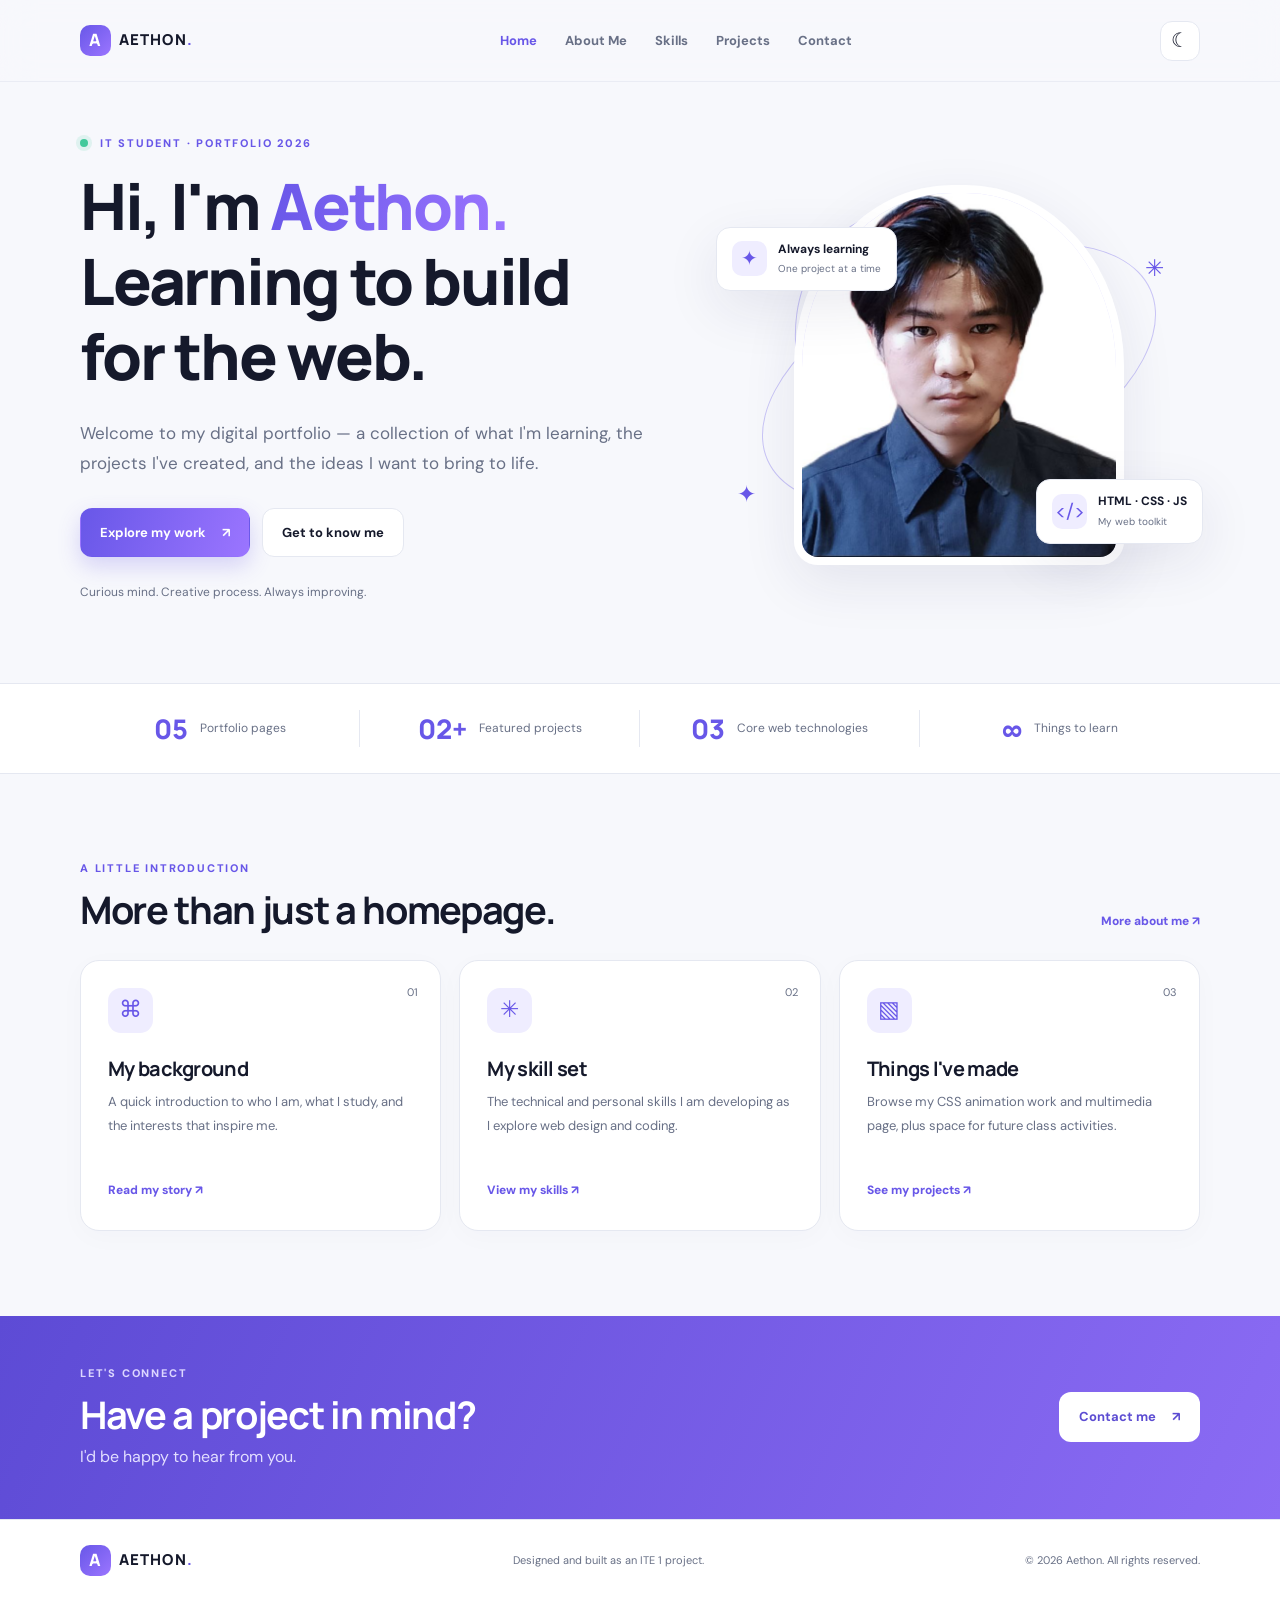
==== index.html @ 574a9d79 "Add files via upload" ====
<!DOCTYPE html>
<html lang="en">
<head>
  <meta charset="UTF-8"><meta name="viewport" content="width=device-width, initial-scale=1.0">
  <meta name="description" content="Aethon's student portfolio, skills, and web projects.">
  <title>Aethon | Student Portfolio</title><link rel="stylesheet" href="style.css">
  <script src="script.js" defer></script>
</head>
<body>
<header class="site-header"><a class="brand" href="index.html"><span class="brand-mark">A</span> AETHON<span class="brand-dot">.</span></a>
<button class="menu-toggle" aria-label="Toggle navigation" aria-expanded="false">☰</button>
<nav class="nav-links" aria-label="Main navigation"><a class="active" href="index.html">Home</a><a href="about.html">About Me</a><a href="skills.html">Skills</a><a href="projects.html">Projects</a><a href="contact.html">Contact</a></nav>
<button id="themeToggle" class="theme-toggle" aria-label="Toggle dark mode" title="Toggle dark mode">☾</button></header>
<main>
<section class="hero wrap">
  <div class="hero-copy"><p class="eyebrow"><span class="status-dot"></span> IT STUDENT · PORTFOLIO 2026</p>
  <h1>Hi, I'm <span class="gradient-text">Aethon.</span><br>Learning to build<br>for the web.</h1>
  <p class="lead">Welcome to my digital portfolio — a collection of what I'm learning, the projects I've created, and the ideas I want to bring to life.</p>
  <div class="hero-actions"><a class="btn btn-primary" href="projects.html">Explore my work <span>↗</span></a><a class="btn btn-ghost" href="about.html">Get to know me</a></div>
  <p class="hero-note">Curious mind. Creative process. Always improving.</p></div>
  <div class="hero-visual"><div class="orbit orbit-one"></div><div class="orbit orbit-two"></div><div class="portrait-frame"><img src="profile.jpg" alt="Portrait photo for Aethon's portfolio"></div><div class="floating-card card-top"><span class="mini-icon">✦</span><span><b>Always learning</b><small>One project at a time</small></span></div><div class="floating-card card-bottom"><span class="code-icon">&lt;/&gt;</span><span><b>HTML · CSS · JS</b><small>My web toolkit</small></span></div><span class="sparkle sparkle-a">✳</span><span class="sparkle sparkle-b">✦</span></div>
</section>
<section class="stats-strip"><div class="wrap stats-grid"><div><strong>05</strong><span>Portfolio pages</span></div><div><strong>02+</strong><span>Featured projects</span></div><div><strong>03</strong><span>Core web technologies</span></div><div><strong>∞</strong><span>Things to learn</span></div></div></section>
<section class="section wrap"><div class="section-heading"><div><p class="eyebrow">A LITTLE INTRODUCTION</p><h2>More than just a homepage.</h2></div><a class="text-link" href="about.html">More about me ↗</a></div><div class="feature-grid">
<article class="feature-card"><span class="feature-number">01</span><div class="feature-icon">⌘</div><h3>My background</h3><p>A quick introduction to who I am, what I study, and the interests that inspire me.</p><a href="about.html" class="text-link">Read my story ↗</a></article>
<article class="feature-card"><span class="feature-number">02</span><div class="feature-icon">✳</div><h3>My skill set</h3><p>The technical and personal skills I am developing as I explore web design and coding.</p><a href="skills.html" class="text-link">View my skills ↗</a></article>
<article class="feature-card"><span class="feature-number">03</span><div class="feature-icon">▧</div><h3>Things I've made</h3><p>Browse my CSS animation work and multimedia page, plus space for future class activities.</p><a href="projects.html" class="text-link">See my projects ↗</a></article>
</div></section>
<section class="cta-band"><div class="wrap cta-inner"><div><p class="eyebrow">LET'S CONNECT</p><h2>Have a project in mind?</h2><p>I'd be happy to hear from you.</p></div><a href="contact.html" class="btn btn-light">Contact me <span>↗</span></a></div></section>
</main>
<footer class="site-footer"><div class="wrap footer-inner"><a class="brand" href="index.html"><span class="brand-mark">A</span> AETHON<span class="brand-dot">.</span></a><p>Designed and built as an ITE 1 project.</p><p>© <span class="current-year">2026</span> Aethon. All rights reserved.</p></div></footer>
<button id="backToTop" class="back-top" aria-label="Back to top">↑</button>
</body></html>
---- style.css ----
@import url('https://fonts.googleapis.com/css2?family=DM+Sans:wght@400;500;600;700&family=Manrope:wght@400;500;600;700;800&display=swap');
:root{--bg:#f7f8fc;--surface:#fff;--text:#15192b;--muted:#687086;--line:#e5e8f1;--primary:#6857e8;--primary2:#9b75ff;--soft:#efedff;--header:rgba(247,248,252,.88);--shadow:0 18px 55px rgba(36,31,87,.09);color-scheme:light}
body.dark{--bg:#10121c;--surface:#191c2a;--text:#f2f3fb;--muted:#a9afc4;--line:#2b3044;--primary:#a295ff;--primary2:#c1a8ff;--soft:#29243f;--header:rgba(16,18,28,.9);--shadow:0 18px 55px rgba(0,0,0,.24);color-scheme:dark}
*{box-sizing:border-box}html{scroll-behavior:smooth}body{margin:0;background:var(--bg);color:var(--text);font-family:'DM Sans',sans-serif;line-height:1.65;transition:background .25s,color .25s}a{color:inherit;text-decoration:none}button,input,textarea{font:inherit}button{cursor:pointer}.wrap{width:min(1120px,calc(100% - 48px));margin-inline:auto}.site-header{height:82px;position:sticky;top:0;z-index:20;display:flex;align-items:center;justify-content:space-between;padding:0 max(24px,calc((100vw - 1120px)/2));gap:25px;background:var(--header);backdrop-filter:blur(16px);border-bottom:1px solid color-mix(in srgb,var(--line) 72%,transparent)}.brand{display:inline-flex;align-items:center;gap:8px;font-family:Manrope,sans-serif;font-size:15px;font-weight:800;letter-spacing:1.1px;white-space:nowrap}.brand-mark{display:grid;place-items:center;width:31px;height:31px;border-radius:10px;color:#fff;background:linear-gradient(135deg,var(--primary),var(--primary2));font-size:17px}.brand-dot{color:var(--primary);margin-left:-8px}.nav-links{display:flex;align-items:center;gap:28px}.nav-links a{font-size:13px;font-weight:700;color:var(--muted);transition:color .2s}.nav-links a:hover,.nav-links a.active{color:var(--primary)}.theme-toggle,.menu-toggle{border:1px solid var(--line);background:var(--surface);color:var(--text);border-radius:12px;width:40px;height:40px;font-size:20px;display:grid;place-items:center}.menu-toggle{display:none}.hero{min-height:590px;display:grid;grid-template-columns:1.1fr .9fr;align-items:center;gap:50px;padding-top:52px;padding-bottom:68px}.eyebrow{font-size:11px;letter-spacing:1.8px;font-weight:800;color:var(--primary);margin:0 0 17px}.status-dot{display:inline-block;width:8px;height:8px;border-radius:50%;background:#42c99b;margin-right:7px;box-shadow:0 0 0 4px rgba(66,201,155,.13)}h1,h2,h3,p{margin-top:0}h1,h2,h3{font-family:Manrope,sans-serif;line-height:1.17;letter-spacing:-.035em}h1{font-size:clamp(42px,5vw,68px);margin-bottom:24px;font-weight:800}h2{font-size:clamp(27px,3vw,38px);margin-bottom:14px}h3{font-size:20px;margin-bottom:10px}.gradient-text{background:linear-gradient(100deg,var(--primary),var(--primary2));background-clip:text;-webkit-background-clip:text;color:transparent}.lead{font-size:17px;color:var(--muted);max-width:570px;line-height:1.8}.hero-actions{display:flex;flex-wrap:wrap;gap:12px;margin-top:29px}.btn{display:inline-flex;align-items:center;justify-content:center;gap:16px;border:1px solid transparent;border-radius:12px;padding:13px 19px;font-weight:700;font-size:13px;transition:transform .2s,box-shadow .2s,background .2s}.btn:hover{transform:translateY(-3px)}.btn-primary{background:linear-gradient(110deg,var(--primary),var(--primary2));color:#fff;box-shadow:0 9px 22px rgba(104,87,232,.24)}.btn-primary:hover{box-shadow:0 13px 30px rgba(104,87,232,.33)}.btn-ghost{border-color:var(--line);background:var(--surface)}.btn-light{background:#fff;color:#5c4cd2}.hero-note{font-size:12px;color:var(--muted);margin-top:26px}.hero-visual{min-height:410px;position:relative;display:grid;place-items:center}.portrait-frame{width:min(330px,78%);height:380px;overflow:hidden;border-radius:48% 48% 24px 24px;background:linear-gradient(145deg,#d8d2ff,#e6e8ff);position:relative;z-index:2;box-shadow:var(--shadow);border:8px solid var(--surface)}.portrait-frame img{width:100%;height:100%;object-fit:cover;object-position:center top}.orbit{position:absolute;border:1px solid color-mix(in srgb,var(--primary) 32%,transparent);border-radius:50%;transform:rotate(-24deg)}.orbit-one{width:420px;height:220px}.orbit-two{width:370px;height:290px;transform:rotate(48deg)}.floating-card{position:absolute;z-index:3;display:flex;align-items:center;gap:11px;padding:12px 15px;border:1px solid var(--line);border-radius:14px;background:var(--surface);box-shadow:var(--shadow);font-size:12px}.floating-card b,.floating-card small{display:block}.floating-card small{color:var(--muted);font-size:10px;margin-top:2px}.card-top{top:57px;left:-3px}.card-bottom{bottom:36px;right:-3px}.mini-icon,.code-icon{display:grid;place-items:center;width:35px;height:35px;border-radius:10px;background:var(--soft);color:var(--primary);font-size:20px}.sparkle{position:absolute;color:var(--primary);font-size:23px}.sparkle-a{top:80px;right:36px}.sparkle-b{bottom:66px;left:18px}.stats-strip{background:var(--surface);border-block:1px solid var(--line)}.stats-grid{display:grid;grid-template-columns:repeat(4,1fr);padding-block:26px}.stats-grid div{display:flex;align-items:center;justify-content:center;gap:12px;border-right:1px solid var(--line)}.stats-grid div:last-child{border:0}.stats-grid strong{font:800 27px Manrope,sans-serif;color:var(--primary)}.stats-grid span{font-size:12px;color:var(--muted)}.section{padding-top:85px;padding-bottom:85px}.section-heading{display:flex;align-items:end;justify-content:space-between;gap:20px;margin-bottom:28px}.section-heading .eyebrow{margin-bottom:10px}.section-heading h2{margin-bottom:0}.text-link{font-size:12px;font-weight:800;color:var(--primary);display:inline-flex;gap:6px;align-items:center}.text-link:hover{text-decoration:underline}.feature-grid{display:grid;grid-template-columns:repeat(3,1fr);gap:18px}.feature-card,.skill-panel,.project-card,.contact-form,.value-card{background:var(--surface);border:1px solid var(--line);border-radius:19px;box-shadow:0 6px 28px rgba(36,31,87,.025)}.feature-card{padding:27px;position:relative;transition:transform .22s,box-shadow .22s}.feature-card:hover,.project-card:hover{transform:translateY(-5px);box-shadow:var(--shadow)}.feature-number{position:absolute;right:22px;top:22px;color:var(--muted);font-size:11px}.feature-icon{width:45px;height:45px;display:grid;place-items:center;background:var(--soft);color:var(--primary);font-size:23px;border-radius:13px;margin-bottom:24px}.feature-card p,.value-card p,.process-grid p{color:var(--muted);font-size:13px;line-height:1.8;min-height:70px}.feature-card .text-link{margin-top:8px}.cta-band{background:linear-gradient(115deg,#5d4bd5,#8b6bf4);color:#fff;padding:48px 0}.cta-inner{display:flex;align-items:center;justify-content:space-between;gap:24px}.cta-inner .eyebrow{color:#dcd6ff;margin-bottom:10px}.cta-inner h2{margin-bottom:8px}.cta-inner p:last-child{margin:0;color:#e3dfff}.site-footer{border-top:1px solid var(--line);padding:25px 0;background:var(--surface)}.footer-inner{display:flex;align-items:center;justify-content:space-between;gap:18px}.footer-inner p{font-size:11px;color:var(--muted);margin:0}.back-top{position:fixed;right:22px;bottom:22px;width:43px;height:43px;border:0;border-radius:13px;background:var(--primary);color:#fff;font-size:21px;box-shadow:var(--shadow);opacity:0;pointer-events:none;transform:translateY(10px);transition:.2s;z-index:15}.back-top.visible{opacity:1;pointer-events:auto;transform:translateY(0)}
.inner-page{padding-top:66px;padding-bottom:85px}.page-intro{max-width:720px;margin-bottom:46px}.page-intro h1{font-size:clamp(39px,5vw,58px);margin-bottom:15px}.page-intro .lead{font-size:16px}.about-layout{display:grid;grid-template-columns:.72fr 1.28fr;gap:65px;align-items:center;padding-bottom:65px}.about-photo{background:linear-gradient(140deg,#e5e0ff,#d7f5ed);padding:14px;border-radius:24px;position:relative;max-width:360px}.about-photo img{display:block;width:100%;height:380px;object-fit:cover;object-position:center top;border-radius:15px}.photo-caption{padding:14px 5px 3px;color:#282744;font-size:12px;font-weight:700}.about-copy h2{font-size:clamp(27px,3vw,36px)}.about-copy>p:not(.eyebrow){color:var(--muted);font-size:14px;line-height:1.9}.info-list{margin:25px 0;display:grid;gap:0}.info-list div{padding:12px 0;border-bottom:1px solid var(--line);display:flex;justify-content:space-between;gap:15px;font-size:12px}.info-list span{color:var(--muted)}.info-list strong{text-align:right}.reveal-panel{padding:16px 18px;margin-top:13px;border-radius:12px;background:var(--soft);color:var(--muted);font-size:13px}.reveal-panel p{margin:0}.soft-section{background:var(--surface);border:1px solid var(--line);border-radius:22px;padding:35px;margin-bottom:10px}.values-grid{display:grid;grid-template-columns:repeat(3,1fr);gap:18px}.value-card{padding:23px;box-shadow:none}.value-card>span{font-size:10px;letter-spacing:1.2px;font-weight:800;color:var(--primary)}.value-card h3{margin-top:18px}.value-card p{min-height:unset;margin:0}.skills-layout{display:grid;grid-template-columns:1fr 1fr;gap:20px}.skill-panel{padding:29px}.panel-heading{display:flex;gap:14px;align-items:center;margin-bottom:29px}.panel-heading h2{font-size:22px;margin:0 0 4px}.panel-heading p{font-size:12px;color:var(--muted);margin:0}.panel-icon{width:46px;height:46px;display:grid;place-items:center;background:var(--soft);color:var(--primary);border-radius:13px;font-size:23px}.skill-row{margin-bottom:22px}.skill-label{display:flex;justify-content:space-between;gap:10px;font-size:12px;font-weight:700;margin-bottom:9px}.skill-label span:last-child{font-size:10px;color:var(--muted);font-weight:500}.skill-track{height:8px;border-radius:99px;background:var(--line);overflow:hidden}.skill-track span{height:100%;display:block;border-radius:99px;background:linear-gradient(90deg,var(--primary),var(--primary2))}.skill-disclaimer{font-size:10px;color:var(--muted);margin:20px 0 0}.tag-cloud{display:flex;flex-wrap:wrap;gap:9px;margin-bottom:32px}.tag-cloud span,.project-tags span{padding:8px 11px;background:var(--soft);border-radius:9px;color:var(--primary);font-size:11px;font-weight:700}.learning-box{display:flex;gap:14px;padding:18px;background:var(--bg);border:1px solid var(--line);border-radius:13px}.learning-star{font-size:22px;color:var(--primary)}.learning-box strong{font-size:13px}.learning-box p{font-size:12px;color:var(--muted);margin:5px 0 0;line-height:1.7}.process-grid{display:grid;grid-template-columns:repeat(4,1fr);gap:15px}.process-grid>div{padding:20px;border-top:2px solid var(--primary);background:var(--surface);border-radius:0 0 13px 13px}.process-grid>div>span{font-size:11px;color:var(--primary);font-weight:800}.process-grid h3{margin-top:13px}.process-grid p{min-height:unset;margin:0}
.project-toolbar{display:flex;align-items:center;justify-content:space-between;gap:15px;margin-bottom:23px}.filter-buttons{display:flex;flex-wrap:wrap;gap:8px}.filter-btn{padding:9px 13px;border:1px solid var(--line);border-radius:10px;background:var(--surface);color:var(--muted);font-size:11px;font-weight:700}.filter-btn.active,.filter-btn:hover{background:var(--soft);color:var(--primary);border-color:color-mix(in srgb,var(--primary) 35%,var(--line))}.project-count{font-size:11px;color:var(--muted)}.projects-grid{display:grid;grid-template-columns:repeat(2,1fr);gap:22px}.project-card{overflow:hidden;transition:transform .22s,box-shadow .22s}.project-image{height:235px;display:grid;place-items:center;position:relative;overflow:hidden;background:linear-gradient(140deg,#191c35,#34316a)}.project-image img{width:100%;height:100%;object-fit:cover;object-position:top center;transition:transform .4s}.project-card:hover .project-image img{transform:scale(1.035)}.project-open{position:absolute;right:15px;top:15px;width:34px;height:34px;display:grid;place-items:center;background:#fff;color:#272342;border-radius:10px;font-size:18px;box-shadow:0 4px 15px #0002}.transform-demo{width:100%;height:100%;display:flex;flex-direction:column;align-items:center;justify-content:center;gap:20px;background:radial-gradient(circle at 50% 30%,#4e458c,#1a1c35 70%);color:#fff}.demo-square{width:92px;height:92px;border:1px solid #c3b7ff;border-radius:22px;display:grid;place-items:center;font:800 33px Manrope,sans-serif;color:#fff;background:linear-gradient(140deg,#8e79ff,#5e4fd3);box-shadow:0 0 40px #8e79ff65;animation:floaty 3s ease-in-out infinite alternate}.demo-caption{font-size:10px;letter-spacing:2px;color:#c8c0ff}@keyframes floaty{from{transform:rotate(-9deg) translateY(0)}to{transform:rotate(9deg) translateY(-9px)}}.project-info{padding:24px}.project-meta{display:flex;justify-content:space-between;gap:10px;color:var(--muted);font-size:10px;font-weight:800;letter-spacing:.8px;margin-bottom:13px}.project-type{color:var(--primary)}.project-info h2{font-size:22px;margin-bottom:10px}.project-info p{font-size:13px;line-height:1.8;color:var(--muted);min-height:70px}.project-tags{display:flex;flex-wrap:wrap;gap:7px;margin-bottom:19px}.project-tags span{padding:6px 9px;font-size:10px}.future-card{border-style:dashed}.future-art{height:235px;display:flex;flex-direction:column;align-items:center;justify-content:center;background:var(--soft);color:var(--primary);gap:12px}.future-art span{width:65px;height:65px;display:grid;place-items:center;border:1px dashed var(--primary);border-radius:20px;font-size:35px}.future-art small{letter-spacing:2px;font-weight:800;font-size:10px}.project-footnote{font-size:11px;color:var(--muted);margin-top:22px}
.contact-layout{display:grid;grid-template-columns:.85fr 1.15fr;gap:50px;align-items:start}.contact-copy{padding:25px 0}.contact-symbol{width:54px;height:54px;display:grid;place-items:center;border-radius:16px;background:var(--soft);color:var(--primary);font-size:27px;margin-bottom:22px}.contact-copy>p{color:var(--muted);font-size:14px;line-height:1.9}.contact-detail{display:flex;align-items:center;gap:13px;padding:18px 0;border-bottom:1px solid var(--line)}.detail-icon{display:grid;place-items:center;width:40px;height:40px;border-radius:12px;background:var(--soft);color:var(--primary)}.contact-detail small,.contact-detail strong{display:block}.contact-detail small{font-size:9px;letter-spacing:1px;color:var(--muted);margin-bottom:4px}.contact-detail strong{font-size:12px}.privacy-note{font-size:11px;color:var(--muted);background:var(--soft);padding:13px;border-radius:10px;margin-top:22px}.contact-form{padding:29px}.contact-form h2{font-size:25px;margin-bottom:8px}.form-note,.form-disclaimer{font-size:11px;color:var(--muted)}.contact-form label{display:block;font-size:12px;font-weight:700;margin:16px 0 7px}.contact-form input,.contact-form textarea{width:100%;padding:12px 13px;border:1px solid var(--line);border-radius:10px;background:var(--bg);color:var(--text);outline:none;font-size:12px;resize:vertical}.contact-form input:focus,.contact-form textarea:focus{border-color:var(--primary);box-shadow:0 0 0 3px color-mix(in srgb,var(--primary) 13%,transparent)}.contact-form .btn{margin-top:18px}.form-status{font-size:12px;margin:13px 0 0}.form-status.success{color:#21956d}.form-status.error{color:#d34d61}.form-disclaimer{margin:14px 0 0;font-size:10px}
[hidden]{display:none!important}
@media(max-width:900px){.site-header{gap:14px}.nav-links{gap:15px}.nav-links a{font-size:12px}.hero{gap:25px}.card-top{left:-8px}.card-bottom{right:-8px}.about-layout{gap:35px}.contact-layout{gap:28px}}
@media(max-width:700px){.wrap{width:min(100% - 34px,540px)}.site-header{height:70px;padding:0 17px}.menu-toggle{display:grid;margin-left:auto}.theme-toggle{width:38px;height:38px}.nav-links{display:none;position:absolute;top:69px;left:0;right:0;padding:16px 20px 21px;background:var(--surface);border-bottom:1px solid var(--line);box-shadow:var(--shadow);flex-direction:column;align-items:stretch;gap:0}.nav-links.open{display:flex}.nav-links a{padding:12px 4px;border-bottom:1px solid var(--line);font-size:14px}.nav-links a:last-child{border:0}.hero{grid-template-columns:1fr;padding-top:45px;gap:12px}.hero-copy{order:1}.hero-visual{order:0;min-height:340px}.portrait-frame{height:310px;width:255px}.orbit-one{width:320px;height:180px}.orbit-two{width:290px;height:230px}.card-top{top:38px;left:0}.card-bottom{bottom:20px;right:0}.hero h1{font-size:47px}.lead{font-size:15px}.stats-grid{grid-template-columns:repeat(2,1fr);gap:20px;padding-block:23px}.stats-grid div{justify-content:flex-start;border:0;padding-left:8px}.stats-grid strong{font-size:24px}.stats-grid span{font-size:11px}.section{padding-block:58px}.section-heading{align-items:flex-start;flex-direction:column}.feature-grid,.values-grid,.skills-layout,.projects-grid,.contact-layout,.about-layout{grid-template-columns:1fr}.feature-card p{min-height:unset}.cta-inner{align-items:flex-start;flex-direction:column}.footer-inner{align-items:flex-start;flex-direction:column;gap:10px}.inner-page{padding-top:47px;padding-bottom:60px}.page-intro{margin-bottom:33px}.about-layout{gap:30px;padding-bottom:45px}.about-photo{width:100%;max-width:340px;margin:auto}.about-photo img{height:340px}.soft-section{padding:22px}.skill-panel{padding:22px}.process-grid{grid-template-columns:repeat(2,1fr)}.project-toolbar{align-items:flex-start;flex-direction:column}.project-image,.future-art{height:210px}.project-info p{min-height:unset}.contact-layout{gap:20px}.contact-copy{padding:0}.contact-form{padding:22px}.page-intro h1{font-size:42px}}
@media(prefers-reduced-motion:reduce){*,*::before,*::after{scroll-behavior:auto!important;animation-duration:.01ms!important;animation-iteration-count:1!important;transition-duration:.01ms!important}}
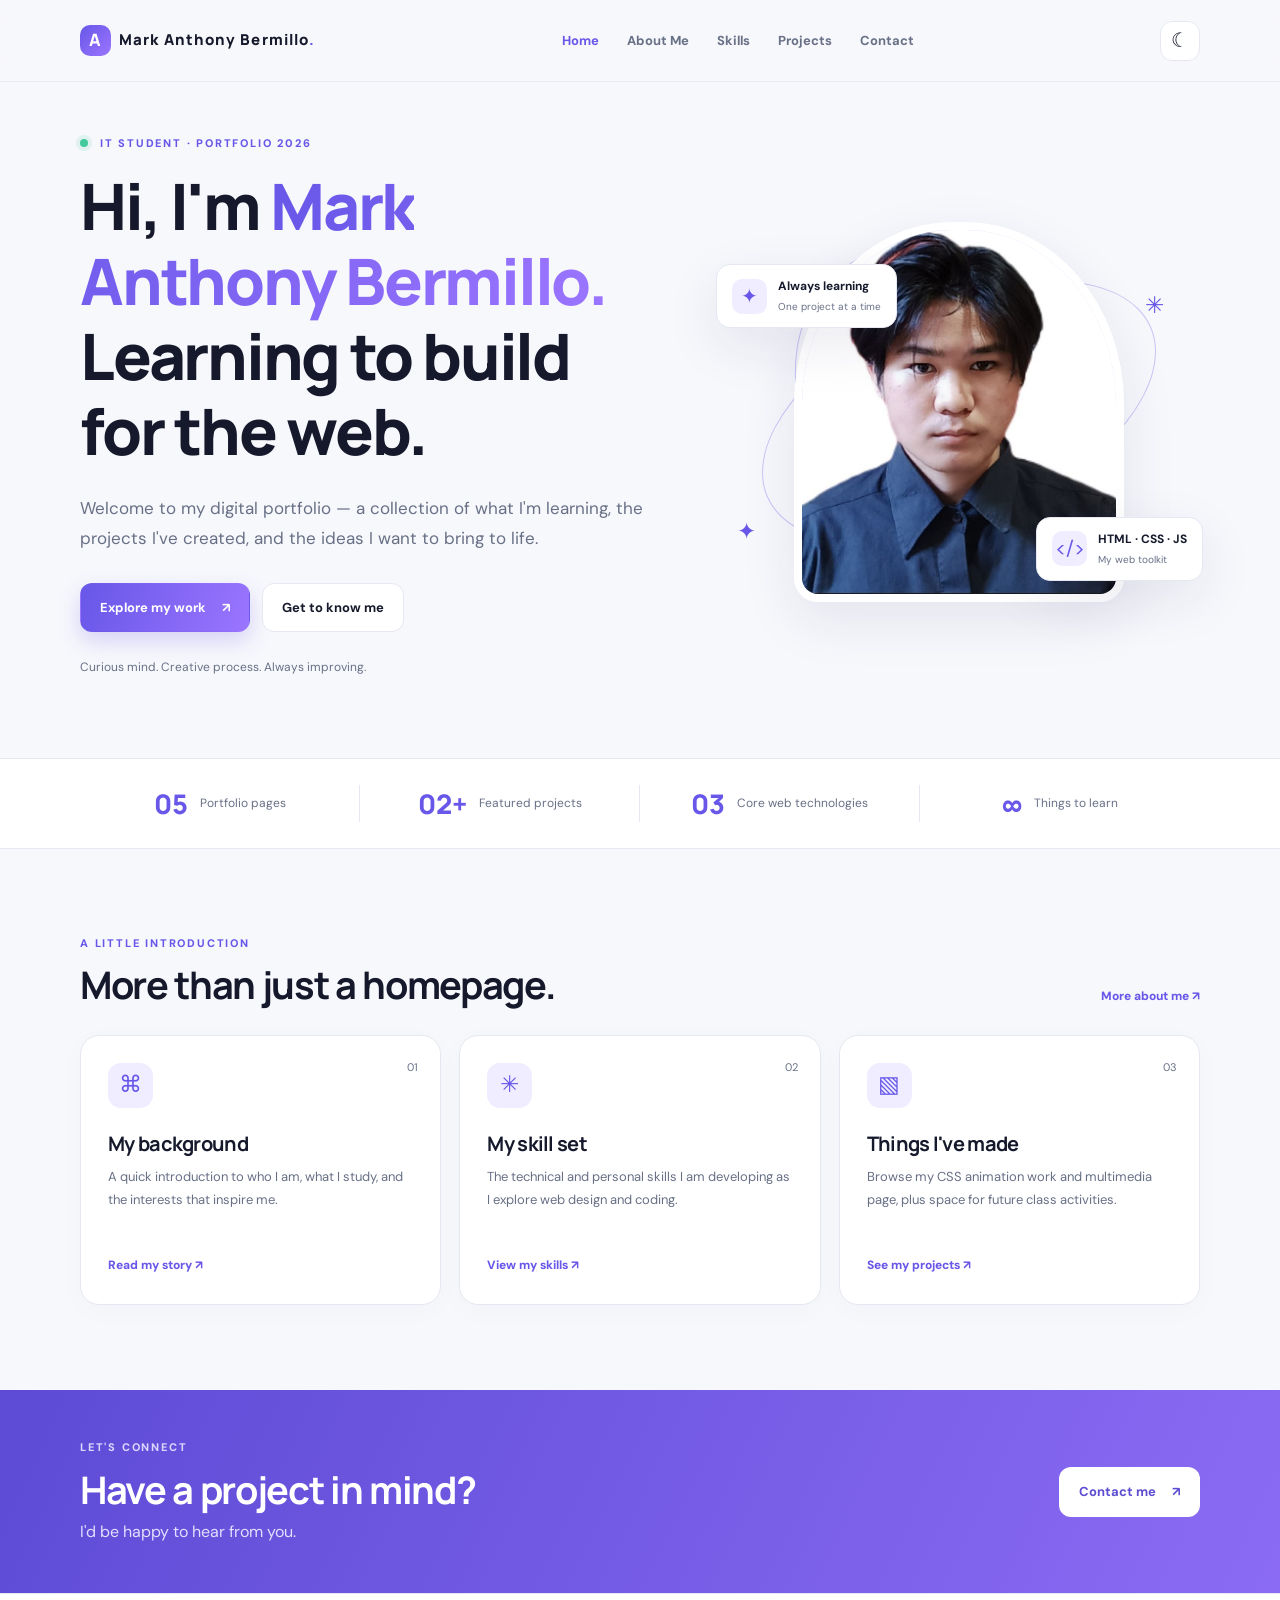
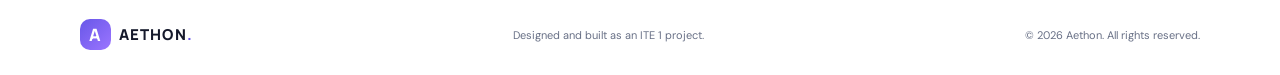
==== commit 359fa449: "Update index.html" ====
--- a/index.html
+++ b/index.html
@@ -2,19 +2,19 @@
 <html lang="en">
 <head>
   <meta charset="UTF-8"><meta name="viewport" content="width=device-width, initial-scale=1.0">
-  <meta name="description" content="Aethon's student portfolio, skills, and web projects.">
+  <meta name="description" content="Aethon portfolio, skills, and web projects.">
   <title>Aethon | Student Portfolio</title><link rel="stylesheet" href="style.css">
   <script src="script.js" defer></script>
 </head>
 <body>
-<header class="site-header"><a class="brand" href="index.html"><span class="brand-mark">A</span> AETHON<span class="brand-dot">.</span></a>
+<header class="site-header"><a class="brand" href="index.html"><span class="brand-mark">A</span> Mark Anthony Bermillo<span class="brand-dot">.</span></a>
 <button class="menu-toggle" aria-label="Toggle navigation" aria-expanded="false">☰</button>
 <nav class="nav-links" aria-label="Main navigation"><a class="active" href="index.html">Home</a><a href="about.html">About Me</a><a href="skills.html">Skills</a><a href="projects.html">Projects</a><a href="contact.html">Contact</a></nav>
 <button id="themeToggle" class="theme-toggle" aria-label="Toggle dark mode" title="Toggle dark mode">☾</button></header>
 <main>
 <section class="hero wrap">
   <div class="hero-copy"><p class="eyebrow"><span class="status-dot"></span> IT STUDENT · PORTFOLIO 2026</p>
-  <h1>Hi, I'm <span class="gradient-text">Aethon.</span><br>Learning to build<br>for the web.</h1>
+  <h1>Hi, I'm <span class="gradient-text">Mark Anthony Bermillo.</span><br>Learning to build<br>for the web.</h1>
   <p class="lead">Welcome to my digital portfolio — a collection of what I'm learning, the projects I've created, and the ideas I want to bring to life.</p>
   <div class="hero-actions"><a class="btn btn-primary" href="projects.html">Explore my work <span>↗</span></a><a class="btn btn-ghost" href="about.html">Get to know me</a></div>
   <p class="hero-note">Curious mind. Creative process. Always improving.</p></div>
@@ -30,4 +30,4 @@
 </main>
 <footer class="site-footer"><div class="wrap footer-inner"><a class="brand" href="index.html"><span class="brand-mark">A</span> AETHON<span class="brand-dot">.</span></a><p>Designed and built as an ITE 1 project.</p><p>© <span class="current-year">2026</span> Aethon. All rights reserved.</p></div></footer>
 <button id="backToTop" class="back-top" aria-label="Back to top">↑</button>
-</body></html>+</body></html>
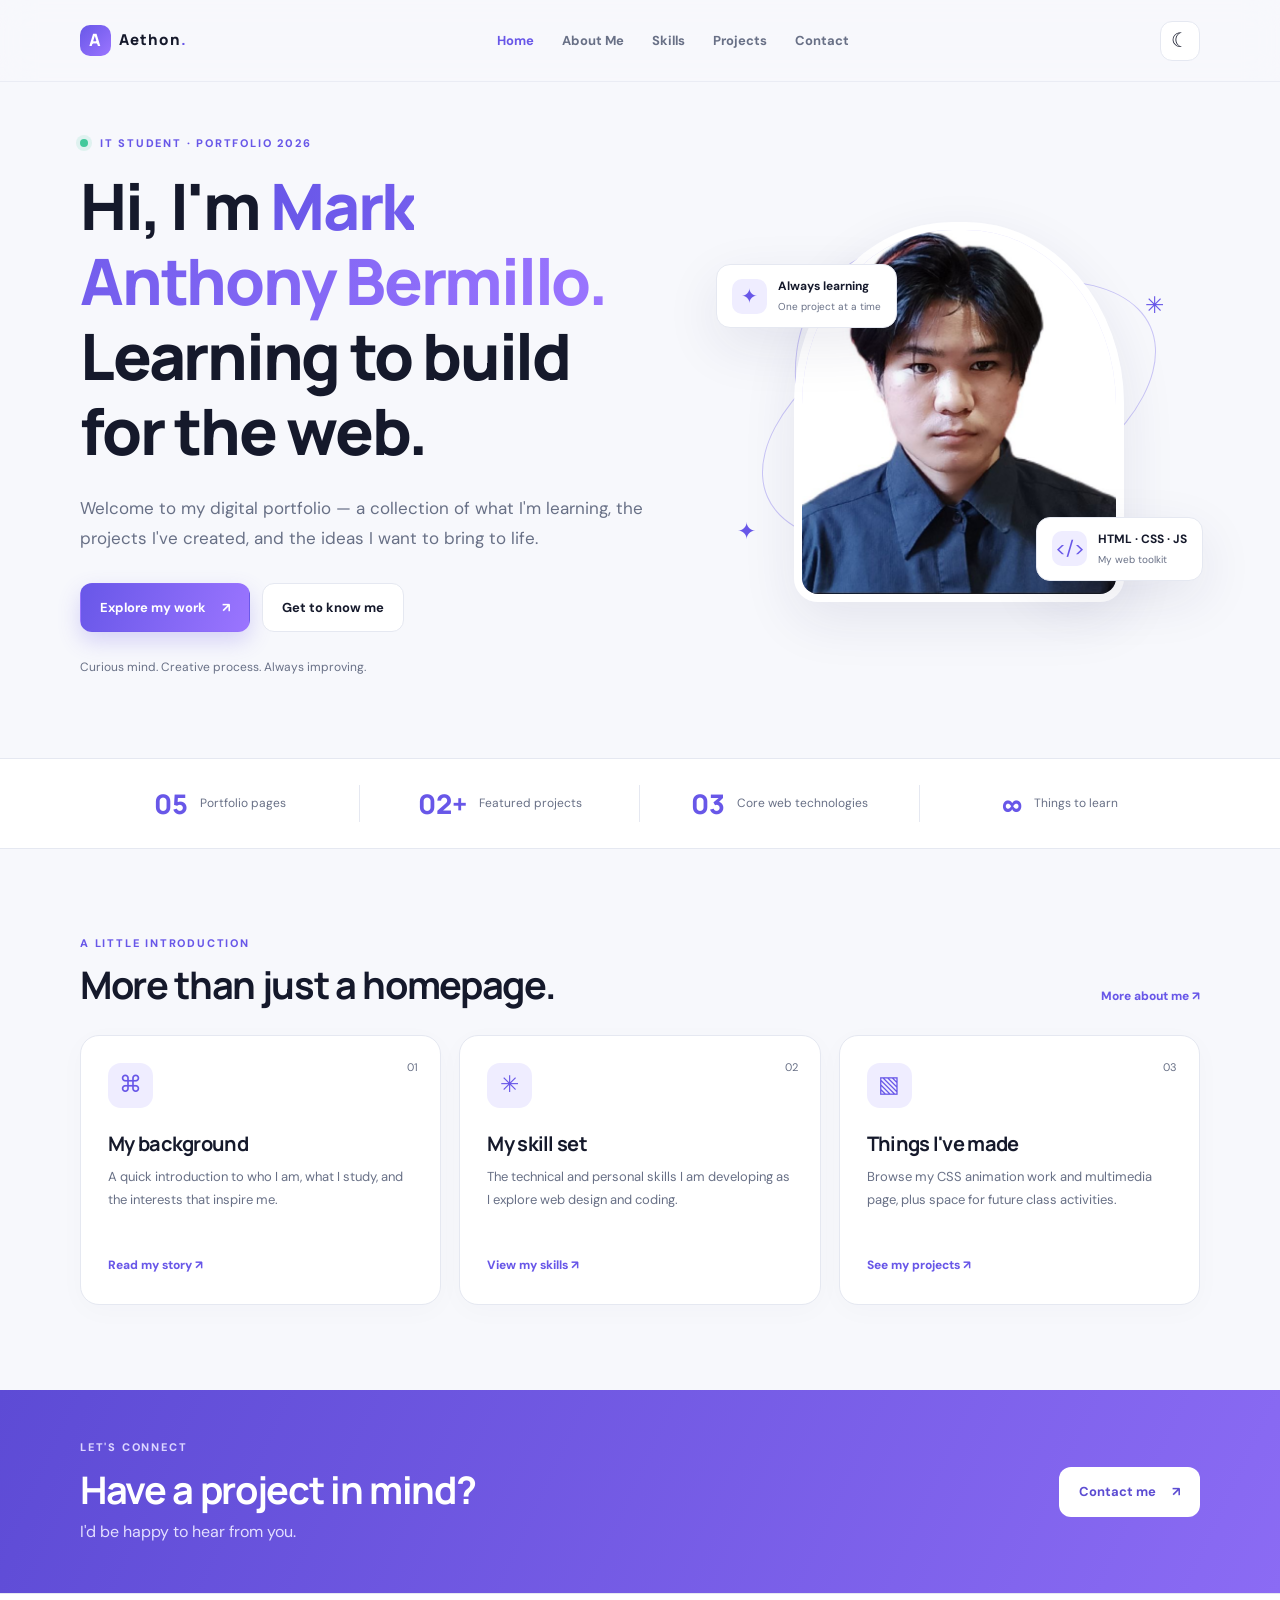
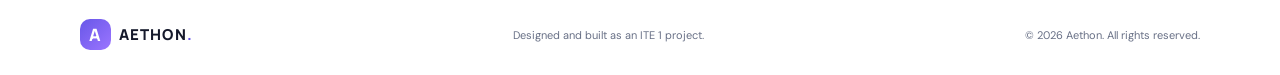
==== commit 3ade8e24: "Update index.html" ====
--- a/index.html
+++ b/index.html
@@ -7,7 +7,7 @@
   <script src="script.js" defer></script>
 </head>
 <body>
-<header class="site-header"><a class="brand" href="index.html"><span class="brand-mark">A</span> Mark Anthony Bermillo<span class="brand-dot">.</span></a>
+<header class="site-header"><a class="brand" href="index.html"><span class="brand-mark">A</span> Aethon<span class="brand-dot">.</span></a>
 <button class="menu-toggle" aria-label="Toggle navigation" aria-expanded="false">☰</button>
 <nav class="nav-links" aria-label="Main navigation"><a class="active" href="index.html">Home</a><a href="about.html">About Me</a><a href="skills.html">Skills</a><a href="projects.html">Projects</a><a href="contact.html">Contact</a></nav>
 <button id="themeToggle" class="theme-toggle" aria-label="Toggle dark mode" title="Toggle dark mode">☾</button></header>
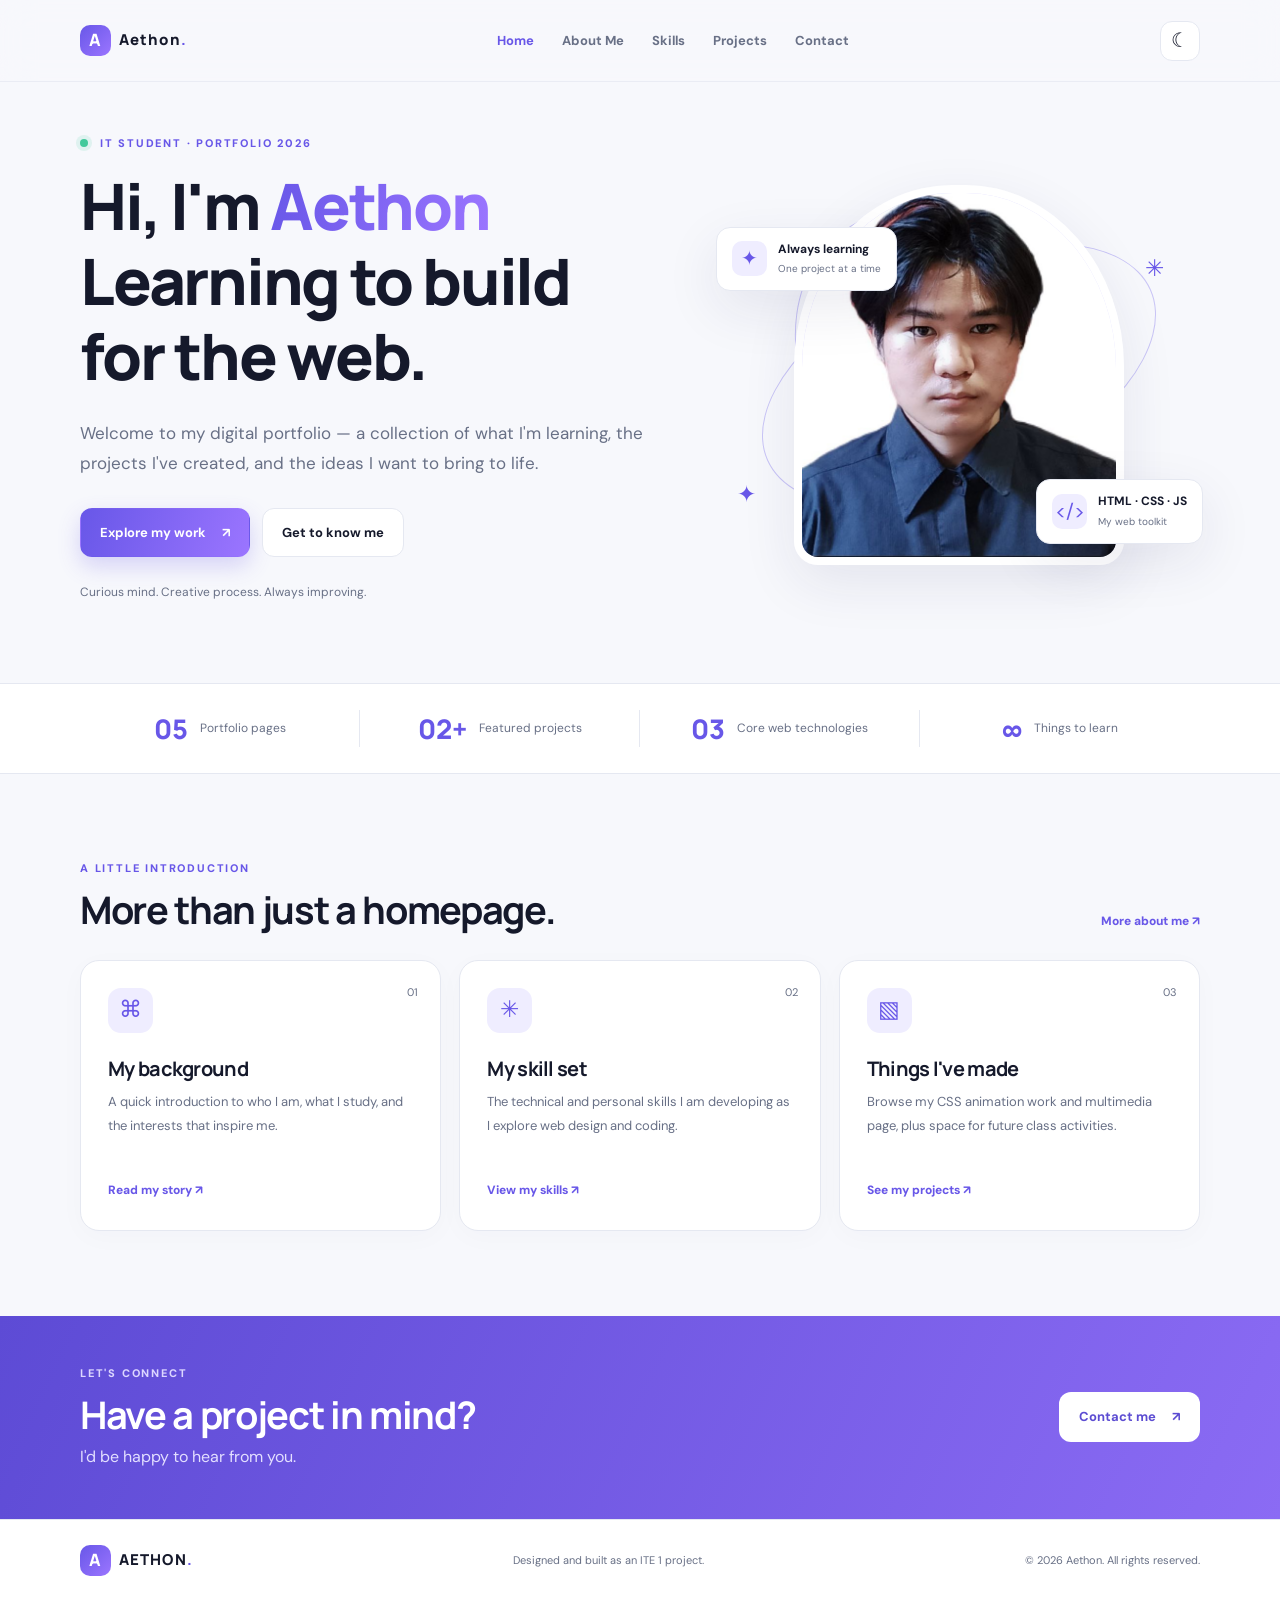
==== commit f1f4325f: "Update index.html" ====
--- a/index.html
+++ b/index.html
@@ -14,7 +14,7 @@
 <main>
 <section class="hero wrap">
   <div class="hero-copy"><p class="eyebrow"><span class="status-dot"></span> IT STUDENT · PORTFOLIO 2026</p>
-  <h1>Hi, I'm <span class="gradient-text">Mark Anthony Bermillo.</span><br>Learning to build<br>for the web.</h1>
+  <h1>Hi, I'm <span class="gradient-text">Aethon</span><br>Learning to build<br>for the web.</h1>
   <p class="lead">Welcome to my digital portfolio — a collection of what I'm learning, the projects I've created, and the ideas I want to bring to life.</p>
   <div class="hero-actions"><a class="btn btn-primary" href="projects.html">Explore my work <span>↗</span></a><a class="btn btn-ghost" href="about.html">Get to know me</a></div>
   <p class="hero-note">Curious mind. Creative process. Always improving.</p></div>
